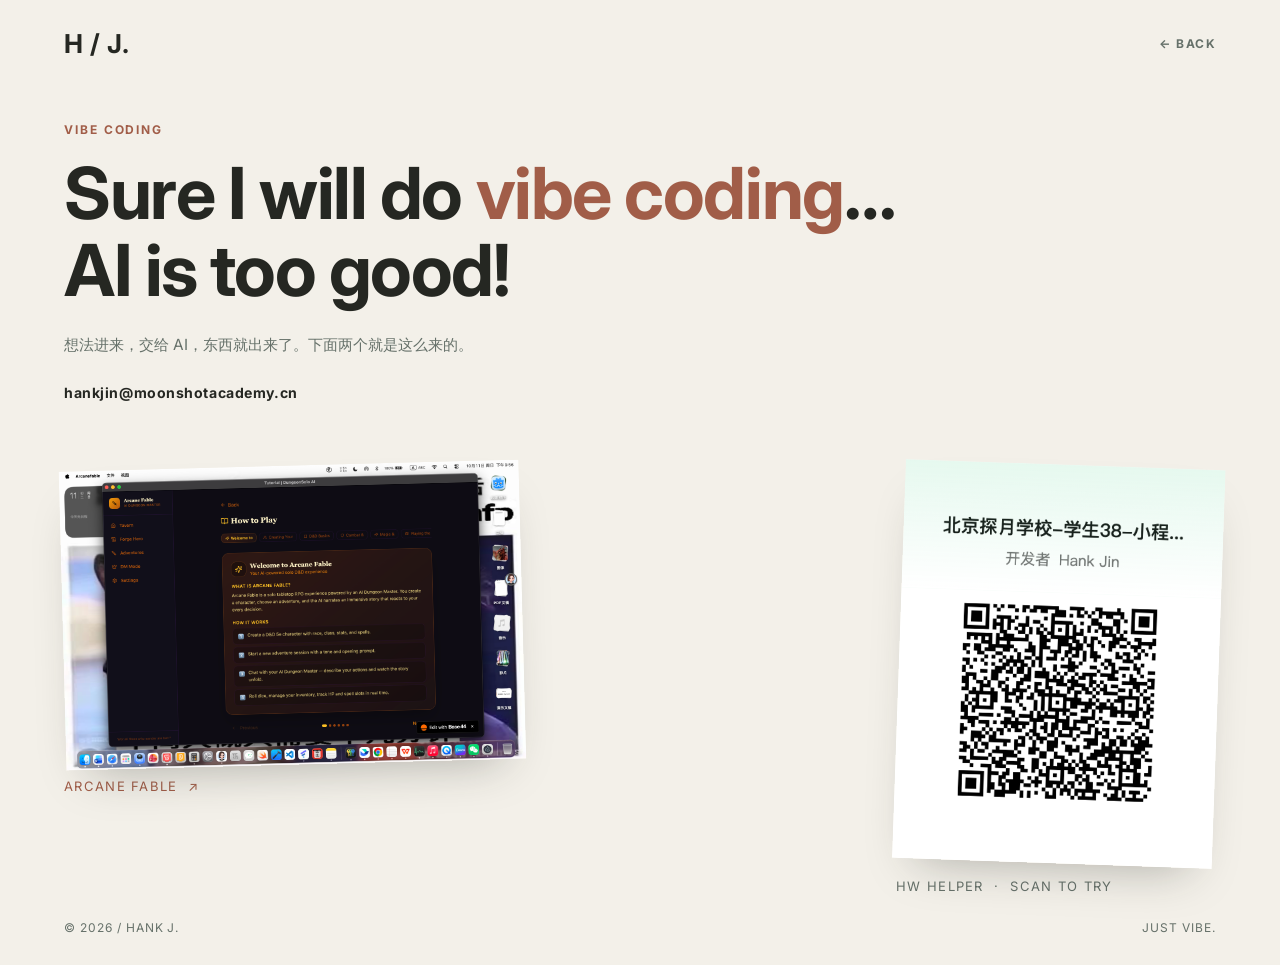
==== vibe.html @ 68e38dba "Trae enhanced the appearence and added pages" ====
<!DOCTYPE html>
<html lang="en">
<head>
  <meta charset="UTF-8" />
  <meta name="viewport" content="width=device-width, initial-scale=1" />
  <link href="https://fonts.googleapis.com/css?family=Inter&display=swap" rel="stylesheet" />
  <title>Vibe Coding / HANK J.</title>
  <style>
    * {
      box-sizing: border-box;
    }
    html,
    body {
      margin: 0;
      background: rgba(243, 240, 233, 1);
      color: rgba(37, 39, 34, 1);
    }
    body {
      font-family: Inter, "PingFang SC", "Hiragino Sans GB", "Microsoft YaHei", sans-serif;
      -webkit-font-smoothing: antialiased;
    }
    a {
      color: inherit;
      text-decoration: none;
    }
    a:focus-visible {
      outline: 2px solid currentColor;
      outline-offset: 4px;
    }
    .top {
      display: flex;
      align-items: center;
      justify-content: space-between;
      gap: 24px;
      padding: 28px 5vw 0;
    }
    .brand {
      font-weight: 700;
      font-size: 26px;
      letter-spacing: 0.02em;
      transition: color 0.2s ease;
    }
    .brand:hover,
    .back:hover,
    .mail:hover {
      color: rgba(161, 93, 72, 1);
    }
    .back {
      font-size: 12px;
      font-weight: 700;
      letter-spacing: 0.12em;
      color: rgba(102, 113, 106, 1);
      transition: color 0.2s ease;
    }
    main {
      padding: clamp(40px, 7vh, 96px) 5vw 0;
    }
    .kicker {
      margin: 0 0 18px;
      font-size: 12px;
      font-weight: 700;
      letter-spacing: 0.16em;
      color: rgba(161, 93, 72, 1);
    }
    h1 {
      margin: 0;
      font-size: clamp(34px, 5.6vw, 84px);
      font-weight: 700;
      line-height: 1.08;
      letter-spacing: -0.02em;
      max-width: 16em;
    }
    h1 .accent {
      color: rgba(161, 93, 72, 1);
    }
    .note {
      margin: 22px 0 0;
      font-size: clamp(14px, 1.2vw, 17px);
      line-height: 1.7;
      color: rgba(102, 113, 106, 1);
      max-width: 34em;
    }
    .mail {
      display: inline-block;
      margin-top: 26px;
      font-size: clamp(13px, 1.1vw, 15px);
      font-weight: 700;
      letter-spacing: 0.04em;
      transition: color 0.2s ease;
    }
    .shots {
      display: grid;
      grid-template-columns: repeat(auto-fit, minmax(280px, 1fr));
      gap: clamp(24px, 4vw, 64px);
      margin: clamp(40px, 7vh, 88px) 0 0;
      padding: 0 5vw;
    }
    .shot {
      margin: 0;
      max-width: 460px;
    }
    .shot:nth-child(2) {
      justify-self: end;
      max-width: 320px;
    }
    .frame {
      display: block;
      overflow: hidden;
      transform-origin: 55% 70%;
      animation: dnd-float 3.8s ease-in-out infinite alternate;
      box-shadow: 0 24px 48px -24px rgba(37, 39, 34, 0.35);
    }
    .shot:nth-child(2) .frame {
      animation-delay: -1.9s;
      transform: rotate(2deg);
    }
    .shot:nth-child(1) .frame {
      transform: rotate(-1.5deg);
    }
    @media (hover: hover) and (pointer: fine) {
      a.frame {
        transition: scale 0.3s ease;
      }
      a.frame:hover {
        scale: 1.04;
        animation: dnd-float 3.8s ease-in-out infinite alternate,
          dnd-sway 2.4s ease-in-out infinite alternate;
      }
      .frame:hover {
        animation: dnd-float 3.8s ease-in-out infinite alternate,
          dnd-sway 2.4s ease-in-out infinite alternate;
      }
    }
    @keyframes dnd-float {
      from {
        translate: var(--fx, 0px) var(--fy, 0px);
      }
      to {
        translate: var(--fx, 0px) calc(var(--fy, 0px) - 8px);
      }
    }
    @keyframes dnd-sway {
      from {
        transform: rotate(-1.8deg);
      }
      to {
        transform: rotate(1.8deg);
      }
    }
    .frame img {
      width: 100%;
      height: auto;
      display: block;
    }
    figcaption {
      margin-top: 14px;
      font-size: 13px;
      letter-spacing: 0.1em;
      color: rgba(102, 113, 106, 1);
      transition: color 0.2s ease;
    }
    a.frame + figcaption,
    a.shot:hover figcaption {
      color: rgba(161, 93, 72, 1);
    }
    footer {
      display: flex;
      justify-content: space-between;
      gap: 16px;
      padding: 26px 5vw 30px;
      font-size: 12px;
      letter-spacing: 0.08em;
      color: rgba(102, 113, 106, 1);
    }
    @media (max-width: 640px) {
      .top {
        padding: 20px 20px 0;
      }
      main {
        padding: 36px 20px 0;
      }
      .shots {
        padding: 0 20px;
      }
      .shot:nth-child(2) {
        justify-self: start;
      }
      footer {
        padding: 22px 20px 26px;
      }
    }
  </style>
</head>
<body>
  <header class="top">
    <a class="brand" href="./index.html" aria-label="Back to home">H / J.</a>
    <a class="back" href="./index.html">← BACK</a>
  </header>

  <main>
    <p class="kicker">VIBE CODING</p>
    <h1>Sure I will do <span class="accent">vibe coding</span>…<br />AI is too good!</h1>
    <p class="note">想法进来，交给 AI，东西就出来了。下面两个就是这么来的。</p>
    <a class="mail" href="mailto:hankjin@moonshotacademy.cn" data-copy-email="hankjin@moonshotacademy.cn">hankjin@moonshotacademy.cn</a>
  </main>

  <div class="shots">
    <figure class="shot">
      <a class="frame" href="https://arcanefable.base44.app" target="_blank" rel="noopener noreferrer" aria-label="Open Arcane Fable">
        <img src="./images/v13_30.png" alt="Arcane Fable app screenshot" />
      </a>
      <figcaption>ARCANE FABLE&nbsp;&nbsp;↗</figcaption>
    </figure>
    <figure class="shot">
      <span class="frame">
        <img src="./images/v13_35.png" alt="HW Helper mini program QR card" />
      </span>
      <figcaption>HW HELPER&nbsp;&nbsp;·&nbsp;&nbsp;SCAN TO TRY</figcaption>
    </figure>
  </div>

  <footer>
    <span>© 2026 / HANK J.</span>
    <span>JUST VIBE.</span>
  </footer>

  <script>
    // 可点击图片：鼠标悬停时轻微跟随鼠标移动。
    (function () {
      if (!window.matchMedia('(hover: hover) and (pointer: fine)').matches) return;
      document.querySelectorAll('a.frame').forEach(function (el) {
        var maxShift = 10;
        var targetX = 0;
        var targetY = 0;
        var currentX = 0;
        var currentY = 0;
        var rafId = null;

        function tick() {
          currentX += (targetX - currentX) * 0.12;
          currentY += (targetY - currentY) * 0.12;
          el.style.setProperty('--fx', currentX.toFixed(2) + 'px');
          el.style.setProperty('--fy', currentY.toFixed(2) + 'px');
          if (Math.abs(targetX - currentX) > 0.1 || Math.abs(targetY - currentY) > 0.1) {
            rafId = window.requestAnimationFrame(tick);
          } else {
            rafId = null;
          }
        }

        function kick() {
          if (rafId === null) rafId = window.requestAnimationFrame(tick);
        }

        el.addEventListener('mousemove', function (event) {
          var rect = el.getBoundingClientRect();
          targetX = ((event.clientX - rect.left) / rect.width - 0.5) * 2 * maxShift;
          targetY = ((event.clientY - rect.top) / rect.height - 0.5) * 2 * maxShift;
          kick();
        });
        el.addEventListener('mouseleave', function () {
          targetX = 0;
          targetY = 0;
          kick();
        });
      });
    })();
  </script>

  <script>
    (function () {
      document.querySelectorAll('a[data-copy-email]').forEach(function (link) {
        var original = link.textContent;
        var timer = null;
        link.addEventListener('click', function (event) {
          event.preventDefault();
          var email = link.getAttribute('data-copy-email');
          function done() {
            link.textContent = 'COPIED  ' + email;
            if (timer) window.clearTimeout(timer);
            timer = window.setTimeout(function () {
              link.textContent = original;
            }, 1600);
          }
          if (navigator.clipboard && navigator.clipboard.writeText) {
            navigator.clipboard.writeText(email).then(done, function () {
              window.location.href = 'mailto:' + email;
            });
          } else {
            window.location.href = 'mailto:' + email;
          }
        });
      });
    })();
  </script>
</body>
</html>
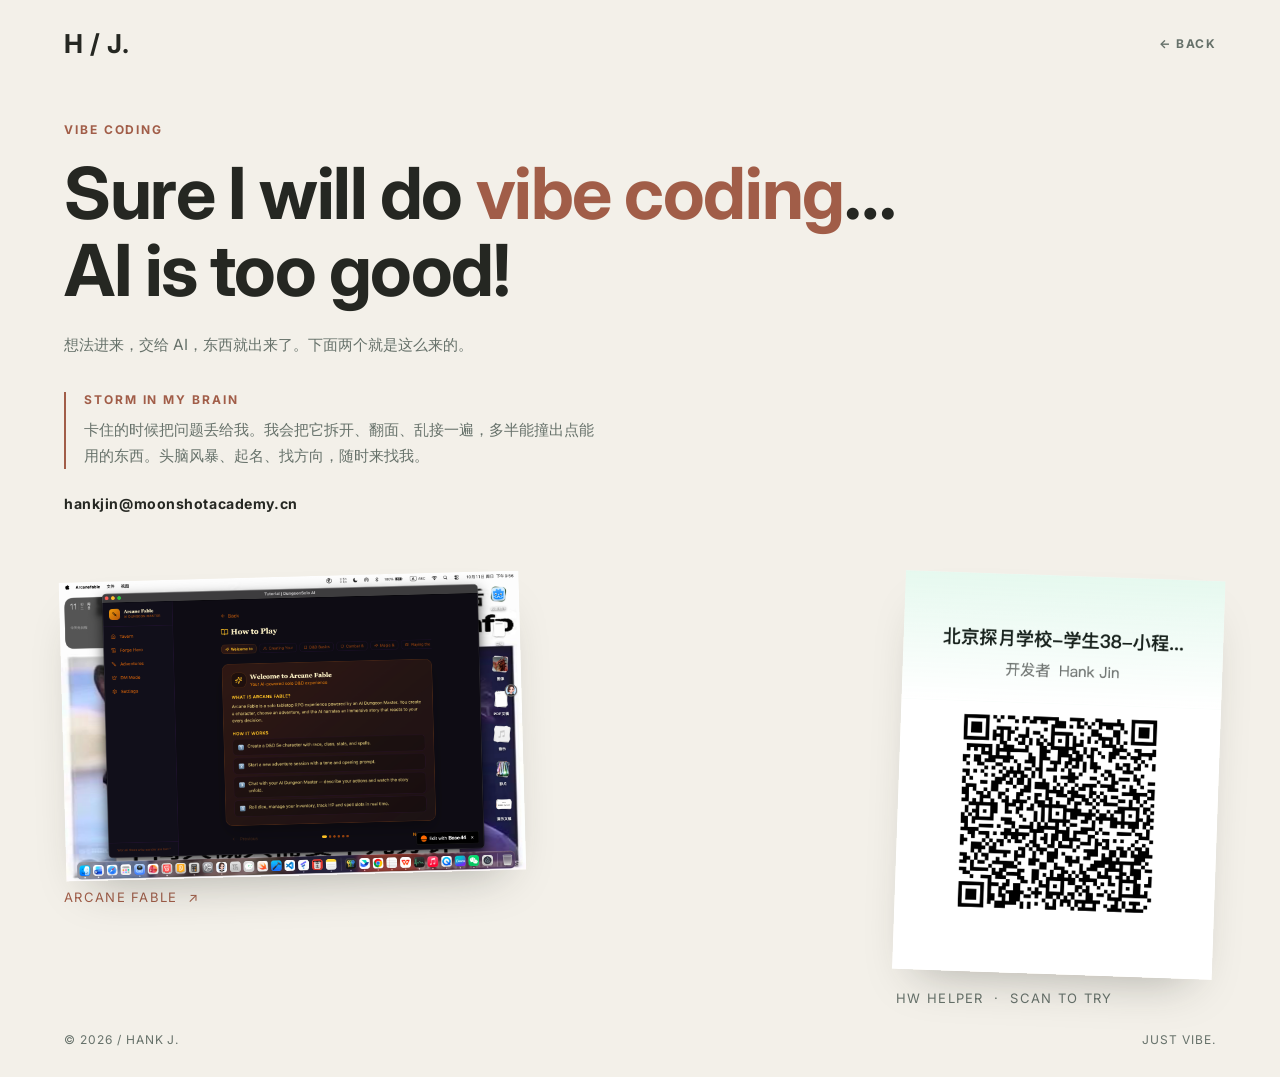
==== commit bf8d137e: "Brainstorm added" ====
--- a/vibe.html
+++ b/vibe.html
@@ -95,6 +95,25 @@
       margin: clamp(40px, 7vh, 88px) 0 0;
       padding: 0 5vw;
     }
+    .storm {
+      margin-top: 34px;
+      padding-left: 18px;
+      border-left: 2px solid rgba(161, 93, 72, 1);
+      max-width: 34em;
+    }
+    .storm-title {
+      margin: 0;
+      font-size: 12px;
+      font-weight: 700;
+      letter-spacing: 0.16em;
+      color: rgba(161, 93, 72, 1);
+    }
+    .storm-text {
+      margin: 10px 0 0;
+      font-size: clamp(14px, 1.2vw, 17px);
+      line-height: 1.7;
+      color: rgba(102, 113, 106, 1);
+    }
     .shot {
       margin: 0;
       max-width: 460px;
@@ -201,6 +220,10 @@
     <p class="kicker">VIBE CODING</p>
     <h1>Sure I will do <span class="accent">vibe coding</span>…<br />AI is too good!</h1>
     <p class="note">想法进来，交给 AI，东西就出来了。下面两个就是这么来的。</p>
+    <div class="storm">
+      <p class="storm-title">STORM IN MY BRAIN</p>
+      <p class="storm-text">卡住的时候把问题丢给我。我会把它拆开、翻面、乱接一遍，多半能撞出点能用的东西。头脑风暴、起名、找方向，随时来找我。</p>
+    </div>
     <a class="mail" href="mailto:hankjin@moonshotacademy.cn" data-copy-email="hankjin@moonshotacademy.cn">hankjin@moonshotacademy.cn</a>
   </main>
 
